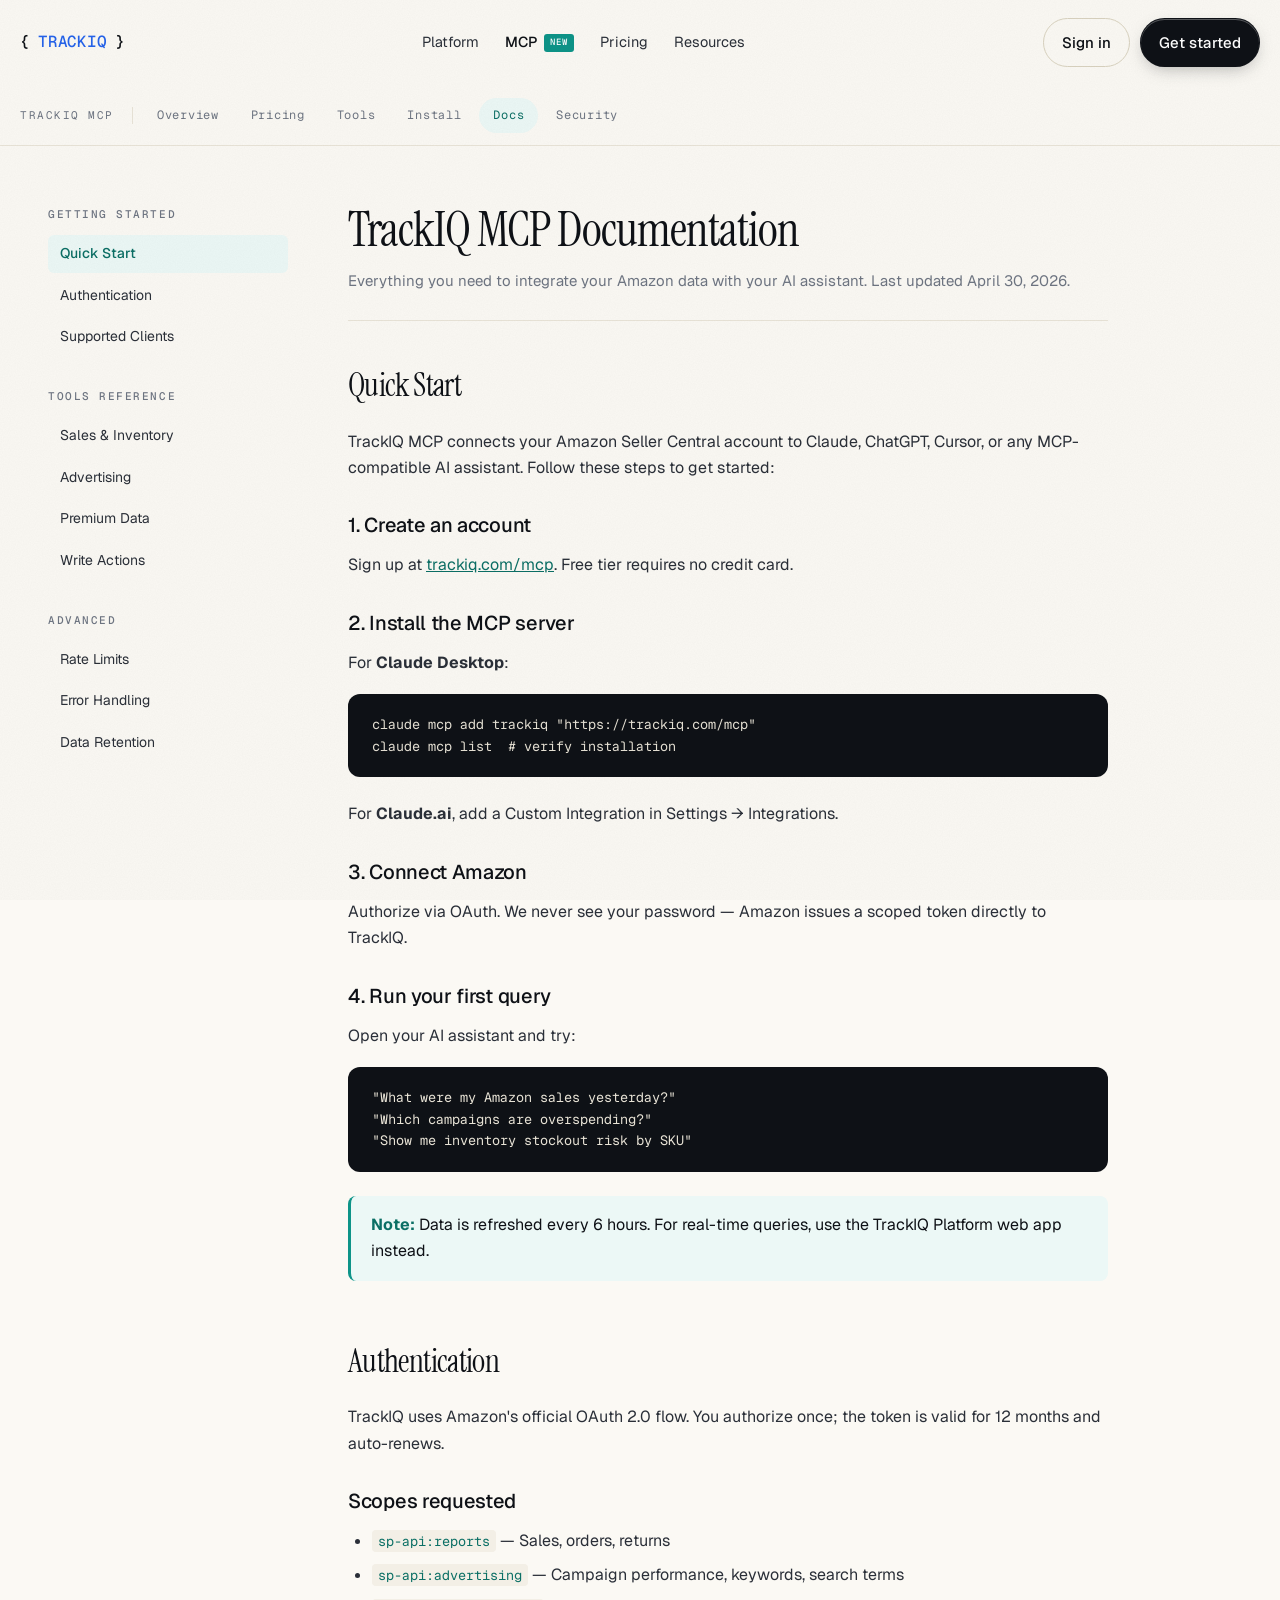
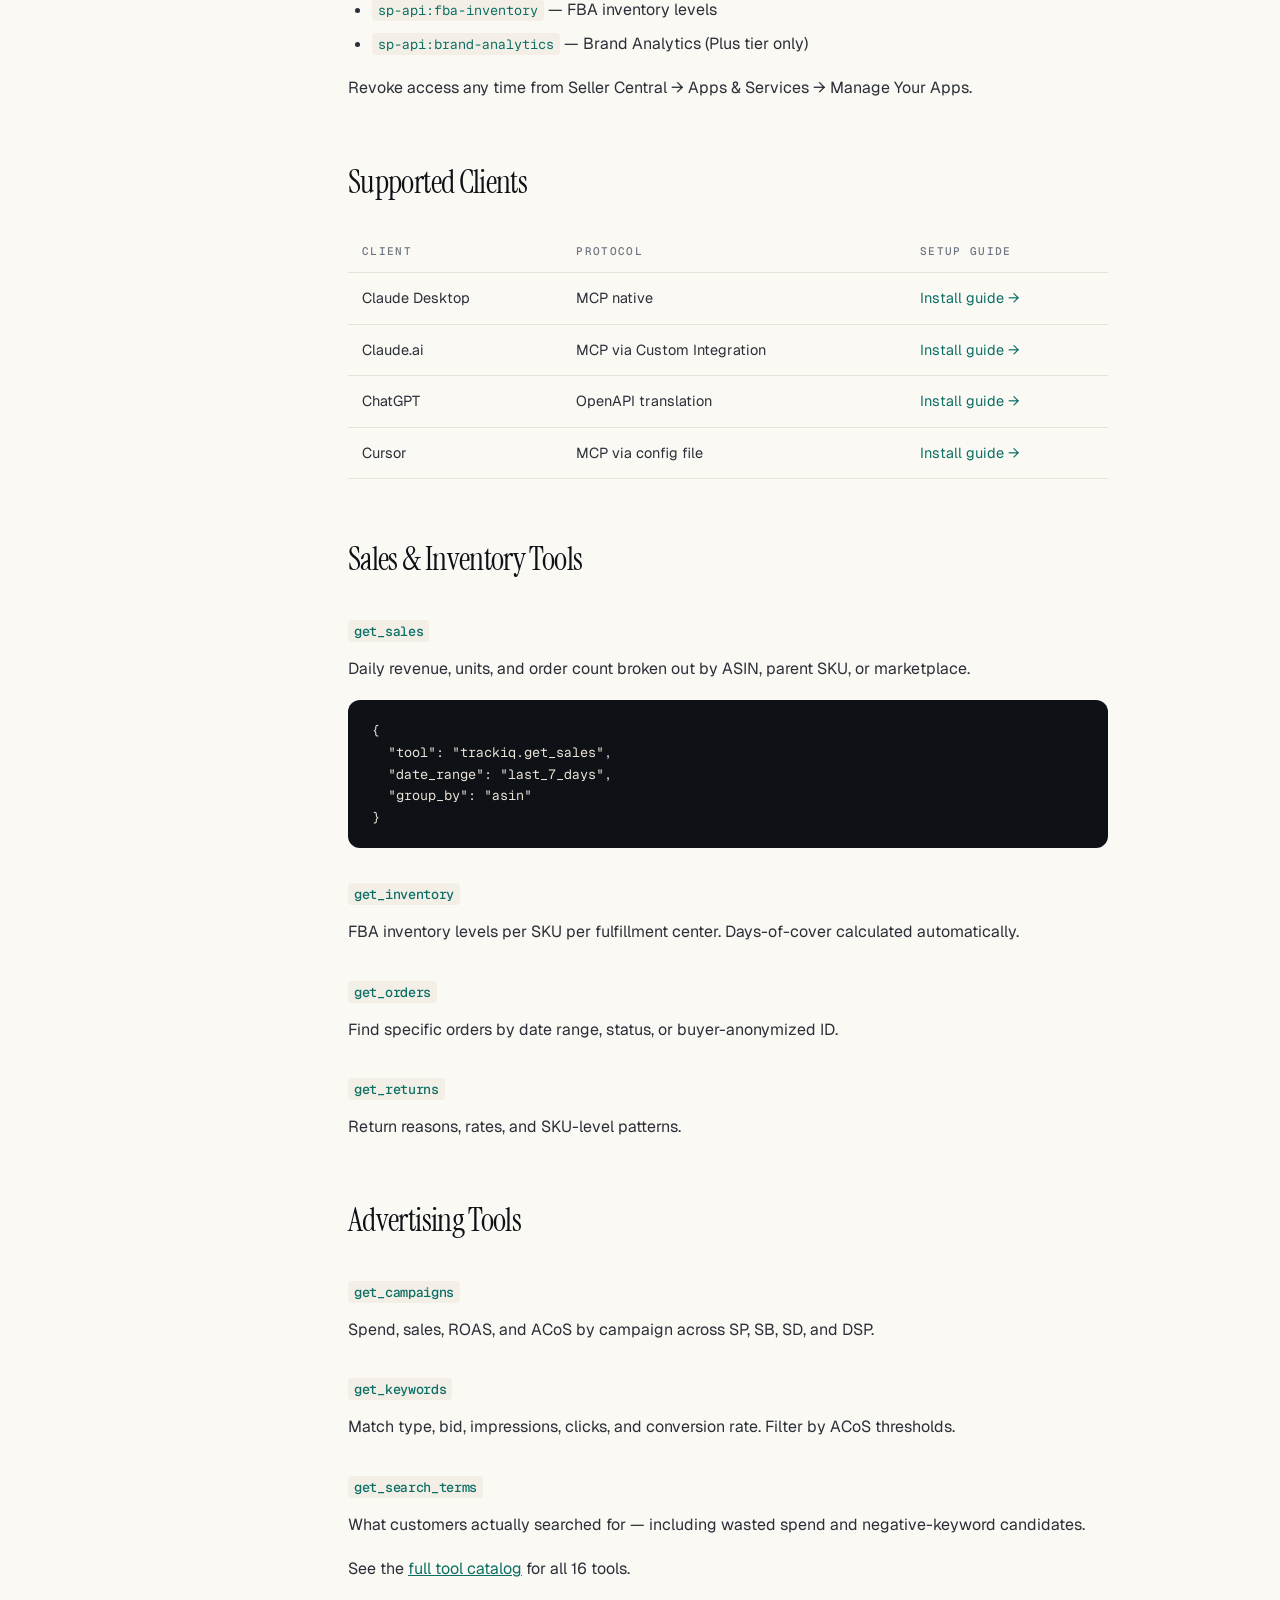
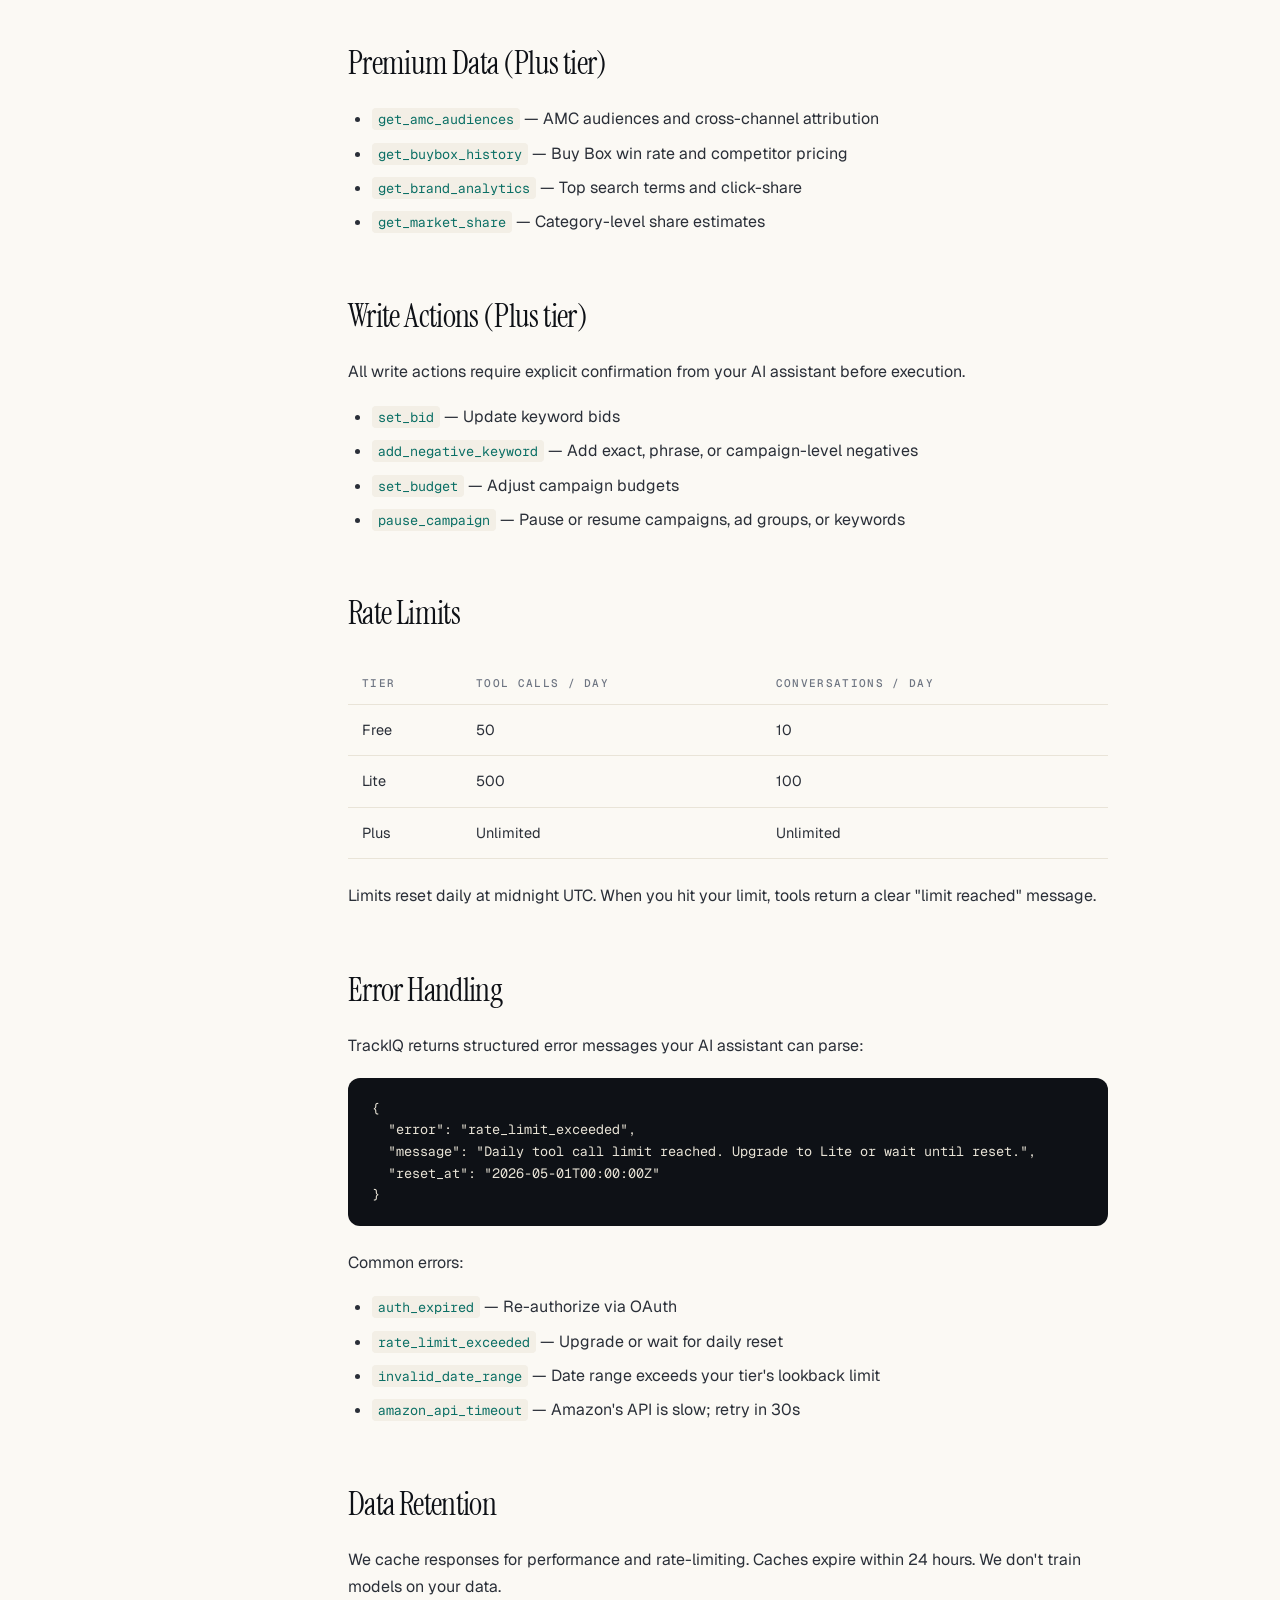
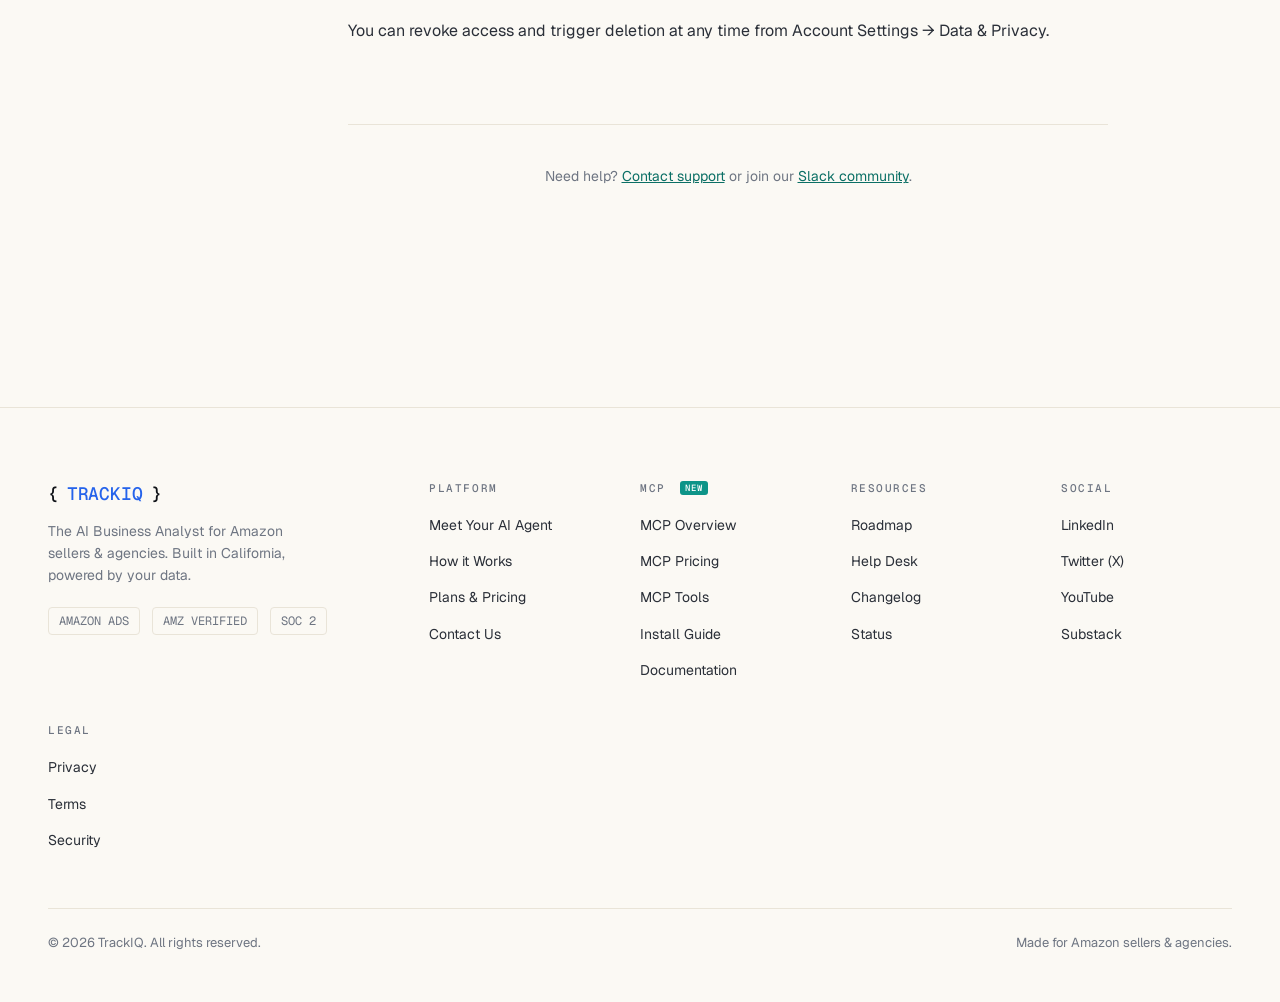
==== mcp-docs.html @ 16cd7a0e "feat: initial TrackIQ marketing site from design handoff" ====
<!doctype html>
<html lang="en">
<head>
<meta charset="utf-8" />
<meta name="viewport" content="width=device-width,initial-scale=1" />
<title>TrackIQ MCP — Documentation</title>
<link rel="preconnect" href="https://fonts.googleapis.com">
<link rel="preconnect" href="https://fonts.gstatic.com" crossorigin>
<link href="https://fonts.googleapis.com/css2?family=Instrument+Serif:ital@0;1&family=Geist:wght@300;400;500;600;700&family=Geist+Mono:wght@400;500&display=swap" rel="stylesheet">
<link rel="stylesheet" href="trackiq.css">

<style>
.docs-layout {
  display: grid;
  grid-template-columns: 240px 1fr;
  gap: 60px;
  align-items: start;
  padding: 60px 0 120px;
}
.docs-sidebar {
  position: sticky;
  top: 140px;
}
.docs-nav {
  list-style: none;
  padding: 0;
  margin: 0;
}
.docs-nav-section {
  margin-bottom: 32px;
}
.docs-nav-section h4 {
  font-family: var(--font-mono);
  font-size: 11px;
  letter-spacing: .14em;
  text-transform: uppercase;
  color: var(--muted);
  margin: 0 0 12px;
  font-weight: 500;
}
.docs-nav-section ul {
  list-style: none;
  padding: 0;
  margin: 0;
  display: flex;
  flex-direction: column;
  gap: 4px;
}
.docs-nav-section a {
  display: block;
  padding: 8px 12px;
  border-radius: 6px;
  font-size: 14px;
  color: var(--ink-2);
  transition: all .15s;
}
.docs-nav-section a:hover { background: var(--bg-alt); color: var(--ink); }
.docs-nav-section a.active { background: var(--teal-pale); color: var(--teal-ink); font-weight: 500; }

.docs-content {
  max-width: 760px;
}
.docs-content h1 {
  font-family: var(--font-serif);
  font-weight: 400;
  font-size: 48px;
  letter-spacing: -0.02em;
  margin: 0 0 14px;
}
.docs-content .page-meta {
  color: var(--muted);
  font-size: 15px;
  margin-bottom: 40px;
  padding-bottom: 28px;
  border-bottom: 1px solid var(--hair);
}
.docs-content h2 {
  font-family: var(--font-serif);
  font-weight: 400;
  font-size: 32px;
  letter-spacing: -0.02em;
  margin: 56px 0 18px;
  scroll-margin-top: 100px;
}
.docs-content h2:first-of-type { margin-top: 0; }
.docs-content h3 {
  font-size: 20px;
  font-weight: 500;
  margin: 32px 0 14px;
  scroll-margin-top: 100px;
}
.docs-content p {
  font-size: 16px;
  line-height: 1.65;
  color: var(--ink-2);
  margin: 0 0 18px;
}
.docs-content ul, .docs-content ol {
  margin: 0 0 18px;
  padding-left: 24px;
  color: var(--ink-2);
  font-size: 16px;
  line-height: 1.65;
}
.docs-content li { margin-bottom: 8px; }
.docs-content code {
  font-family: var(--font-mono);
  font-size: 13.5px;
  background: var(--bg-alt);
  padding: 2px 6px;
  border-radius: 4px;
  color: var(--teal-ink);
}
.docs-content pre {
  background: #0E1116;
  color: #E8E3D6;
  padding: 20px 24px;
  border-radius: 12px;
  overflow-x: auto;
  margin: 0 0 24px;
  font-family: var(--font-mono);
  font-size: 13.5px;
  line-height: 1.6;
}
.docs-content pre code {
  background: none;
  padding: 0;
  color: inherit;
}
.docs-content .note {
  background: var(--teal-pale);
  border-left: 3px solid var(--teal);
  padding: 16px 20px;
  border-radius: 8px;
  margin: 24px 0;
}
.docs-content .note p { color: var(--ink); margin: 0; }
.docs-content .note strong { color: var(--teal-ink); }

.docs-content table {
  width: 100%;
  border-collapse: collapse;
  margin: 24px 0;
  font-size: 14.5px;
}
.docs-content th {
  text-align: left;
  font-family: var(--font-mono);
  font-size: 11px;
  letter-spacing: .12em;
  text-transform: uppercase;
  color: var(--muted);
  padding: 12px 14px;
  border-bottom: 1px solid var(--hair);
  font-weight: 500;
}
.docs-content td {
  padding: 14px;
  border-bottom: 1px solid var(--hair);
  color: var(--ink-2);
  vertical-align: top;
}
.docs-content td code { font-size: 12.5px; }

@media (max-width: 1024px) {
  .docs-layout { grid-template-columns: 1fr; gap: 32px; }
  .docs-sidebar { position: static; }
}
</style>
</head>
<body>

<div class="grain"></div>

<nav class="nav" id="nav">
  <div class="container nav-inner">
    <a href="index.html" class="logo">{ <b>TRACKIQ</b> }</a>
    <div class="nav-links">
      <a href="meet-your-ai-agent.html">Platform</a>
      <a href="mcp.html" class="active">MCP <span class="nav-new-pill">New</span></a>
      <a href="plans-and-pricing.html">Pricing</a>
      <a href="how-it-works.html">Resources</a>
    </div>
    <div class="nav-cta">
      <a href="#" class="btn btn-ghost">Sign in</a>
      <a href="mcp-pricing.html" class="btn btn-primary">Get started</a>
    </div>
  </div>
</nav>

<div class="subnav">
  <div class="container subnav-inner">
    <span class="subnav-mcp-label">TrackIQ MCP</span>
    <a href="mcp.html">Overview</a>
    <a href="mcp-pricing.html">Pricing</a>
    <a href="mcp-tools.html">Tools</a>
    <a href="mcp-install.html">Install</a>
    <a href="mcp-docs.html" class="active">Docs</a>
    <a href="mcp-security.html">Security</a>
  </div>
</div>

<div class="container">
  <div class="docs-layout">
    <aside class="docs-sidebar">
      <nav class="docs-nav">
        <div class="docs-nav-section">
          <h4>Getting Started</h4>
          <ul>
            <li><a href="#quick-start" class="active">Quick Start</a></li>
            <li><a href="#authentication">Authentication</a></li>
            <li><a href="#clients">Supported Clients</a></li>
          </ul>
        </div>
        <div class="docs-nav-section">
          <h4>Tools Reference</h4>
          <ul>
            <li><a href="#tool-sales">Sales &amp; Inventory</a></li>
            <li><a href="#tool-ads">Advertising</a></li>
            <li><a href="#tool-premium">Premium Data</a></li>
            <li><a href="#tool-write">Write Actions</a></li>
          </ul>
        </div>
        <div class="docs-nav-section">
          <h4>Advanced</h4>
          <ul>
            <li><a href="#rate-limits">Rate Limits</a></li>
            <li><a href="#error-handling">Error Handling</a></li>
            <li><a href="#data-retention">Data Retention</a></li>
          </ul>
        </div>
      </nav>
    </aside>

    <article class="docs-content">
      <h1>TrackIQ MCP Documentation</h1>
      <div class="page-meta">Everything you need to integrate your Amazon data with your AI assistant. Last updated April 30, 2026.</div>

      <h2 id="quick-start">Quick Start</h2>
      <p>TrackIQ MCP connects your Amazon Seller Central account to Claude, ChatGPT, Cursor, or any MCP-compatible AI assistant. Follow these steps to get started:</p>

      <h3>1. Create an account</h3>
      <p>Sign up at <a href="mcp-install.html" style="color: var(--teal-ink); text-decoration: underline;">trackiq.com/mcp</a>. Free tier requires no credit card.</p>

      <h3>2. Install the MCP server</h3>
      <p>For <strong>Claude Desktop</strong>:</p>
      <pre><code>claude mcp add trackiq "https://trackiq.com/mcp"
claude mcp list  # verify installation</code></pre>

      <p>For <strong>Claude.ai</strong>, add a Custom Integration in Settings → Integrations.</p>

      <h3>3. Connect Amazon</h3>
      <p>Authorize via OAuth. We never see your password — Amazon issues a scoped token directly to TrackIQ.</p>

      <h3>4. Run your first query</h3>
      <p>Open your AI assistant and try:</p>
      <pre><code>"What were my Amazon sales yesterday?"
"Which campaigns are overspending?"
"Show me inventory stockout risk by SKU"</code></pre>

      <div class="note">
        <p><strong>Note:</strong> Data is refreshed every 6 hours. For real-time queries, use the TrackIQ Platform web app instead.</p>
      </div>

      <h2 id="authentication">Authentication</h2>
      <p>TrackIQ uses Amazon's official OAuth 2.0 flow. You authorize once; the token is valid for 12 months and auto-renews.</p>

      <h3>Scopes requested</h3>
      <ul>
        <li><code>sp-api:reports</code> — Sales, orders, returns</li>
        <li><code>sp-api:advertising</code> — Campaign performance, keywords, search terms</li>
        <li><code>sp-api:fba-inventory</code> — FBA inventory levels</li>
        <li><code>sp-api:brand-analytics</code> — Brand Analytics (Plus tier only)</li>
      </ul>

      <p>Revoke access any time from Seller Central → Apps &amp; Services → Manage Your Apps.</p>

      <h2 id="clients">Supported Clients</h2>
      <table>
        <thead>
          <tr>
            <th>Client</th>
            <th>Protocol</th>
            <th>Setup Guide</th>
          </tr>
        </thead>
        <tbody>
          <tr>
            <td>Claude Desktop</td>
            <td>MCP native</td>
            <td><a href="mcp-install.html" style="color: var(--teal-ink);">Install guide →</a></td>
          </tr>
          <tr>
            <td>Claude.ai</td>
            <td>MCP via Custom Integration</td>
            <td><a href="mcp-install.html" style="color: var(--teal-ink);">Install guide →</a></td>
          </tr>
          <tr>
            <td>ChatGPT</td>
            <td>OpenAPI translation</td>
            <td><a href="mcp-install.html" style="color: var(--teal-ink);">Install guide →</a></td>
          </tr>
          <tr>
            <td>Cursor</td>
            <td>MCP via config file</td>
            <td><a href="mcp-install.html" style="color: var(--teal-ink);">Install guide →</a></td>
          </tr>
        </tbody>
      </table>

      <h2 id="tool-sales">Sales &amp; Inventory Tools</h2>
      <h3><code>get_sales</code></h3>
      <p>Daily revenue, units, and order count broken out by ASIN, parent SKU, or marketplace.</p>
      <pre><code>{
  "tool": "trackiq.get_sales",
  "date_range": "last_7_days",
  "group_by": "asin"
}</code></pre>

      <h3><code>get_inventory</code></h3>
      <p>FBA inventory levels per SKU per fulfillment center. Days-of-cover calculated automatically.</p>

      <h3><code>get_orders</code></h3>
      <p>Find specific orders by date range, status, or buyer-anonymized ID.</p>

      <h3><code>get_returns</code></h3>
      <p>Return reasons, rates, and SKU-level patterns.</p>

      <h2 id="tool-ads">Advertising Tools</h2>
      <h3><code>get_campaigns</code></h3>
      <p>Spend, sales, ROAS, and ACoS by campaign across SP, SB, SD, and DSP.</p>

      <h3><code>get_keywords</code></h3>
      <p>Match type, bid, impressions, clicks, and conversion rate. Filter by ACoS thresholds.</p>

      <h3><code>get_search_terms</code></h3>
      <p>What customers actually searched for — including wasted spend and negative-keyword candidates.</p>

      <p>See the <a href="mcp-tools.html" style="color: var(--teal-ink); text-decoration: underline;">full tool catalog</a> for all 16 tools.</p>

      <h2 id="tool-premium">Premium Data (Plus tier)</h2>
      <ul>
        <li><code>get_amc_audiences</code> — AMC audiences and cross-channel attribution</li>
        <li><code>get_buybox_history</code> — Buy Box win rate and competitor pricing</li>
        <li><code>get_brand_analytics</code> — Top search terms and click-share</li>
        <li><code>get_market_share</code> — Category-level share estimates</li>
      </ul>

      <h2 id="tool-write">Write Actions (Plus tier)</h2>
      <p>All write actions require explicit confirmation from your AI assistant before execution.</p>
      <ul>
        <li><code>set_bid</code> — Update keyword bids</li>
        <li><code>add_negative_keyword</code> — Add exact, phrase, or campaign-level negatives</li>
        <li><code>set_budget</code> — Adjust campaign budgets</li>
        <li><code>pause_campaign</code> — Pause or resume campaigns, ad groups, or keywords</li>
      </ul>

      <h2 id="rate-limits">Rate Limits</h2>
      <table>
        <thead>
          <tr>
            <th>Tier</th>
            <th>Tool Calls / Day</th>
            <th>Conversations / Day</th>
          </tr>
        </thead>
        <tbody>
          <tr><td>Free</td><td>50</td><td>10</td></tr>
          <tr><td>Lite</td><td>500</td><td>100</td></tr>
          <tr><td>Plus</td><td>Unlimited</td><td>Unlimited</td></tr>
        </tbody>
      </table>

      <p>Limits reset daily at midnight UTC. When you hit your limit, tools return a clear "limit reached" message.</p>

      <h2 id="error-handling">Error Handling</h2>
      <p>TrackIQ returns structured error messages your AI assistant can parse:</p>
      <pre><code>{
  "error": "rate_limit_exceeded",
  "message": "Daily tool call limit reached. Upgrade to Lite or wait until reset.",
  "reset_at": "2026-05-01T00:00:00Z"
}</code></pre>

      <p>Common errors:</p>
      <ul>
        <li><code>auth_expired</code> — Re-authorize via OAuth</li>
        <li><code>rate_limit_exceeded</code> — Upgrade or wait for daily reset</li>
        <li><code>invalid_date_range</code> — Date range exceeds your tier's lookback limit</li>
        <li><code>amazon_api_timeout</code> — Amazon's API is slow; retry in 30s</li>
      </ul>

      <h2 id="data-retention">Data Retention</h2>
      <p>We cache responses for performance and rate-limiting. Caches expire within 24 hours. We don't train models on your data.</p>
      <p>You can revoke access and trigger deletion at any time from Account Settings → Data &amp; Privacy.</p>

      <div style="margin-top: 80px; padding-top: 40px; border-top: 1px solid var(--hair); text-align: center;">
        <p style="color: var(--muted); font-size: 14px;">Need help? <a href="contact.html" style="color: var(--teal-ink); text-decoration: underline;">Contact support</a> or join our <a href="#" style="color: var(--teal-ink); text-decoration: underline;">Slack community</a>.</p>
      </div>
    </article>
  </div>
</div>

<footer class="site-footer">
  <div class="container">
    <div class="footer-grid">
      <div class="footer-brand">
        <div class="logo">{ <b>TRACKIQ</b> }</div>
        <p>The AI Business Analyst for Amazon sellers &amp; agencies. Built in California, powered by your data.</p>
        <div class="footer-badges"><span>AMAZON ADS</span><span>AMZ VERIFIED</span><span>SOC 2</span></div>
      </div>
      <div class="footer-col"><h5>Platform</h5><ul>
        <li><a href="meet-your-ai-agent.html">Meet Your AI Agent</a></li>
        <li><a href="how-it-works.html">How it Works</a></li>
        <li><a href="plans-and-pricing.html">Plans &amp; Pricing</a></li>
        <li><a href="contact.html">Contact Us</a></li>
      </ul></div>
      <div class="footer-col"><h5>MCP <span style="font-family:var(--font-mono); font-size:9px; letter-spacing:.1em; background:var(--teal); color:#fff; padding:1px 5px; border-radius:3px; margin-left:6px; vertical-align:1px;">NEW</span></h5><ul>
        <li><a href="mcp.html">MCP Overview</a></li>
        <li><a href="mcp-pricing.html">MCP Pricing</a></li>
        <li><a href="mcp-tools.html">MCP Tools</a></li>
        <li><a href="mcp-install.html">Install Guide</a></li>
        <li><a href="mcp-docs.html">Documentation</a></li>
      </ul></div>
      <div class="footer-col"><h5>Resources</h5><ul>
        <li><a href="#">Roadmap</a></li><li><a href="#">Help Desk</a></li><li><a href="#">Changelog</a></li><li><a href="#">Status</a></li>
      </ul></div>
      <div class="footer-col"><h5>Social</h5><ul>
        <li><a href="#">LinkedIn</a></li><li><a href="#">Twitter (X)</a></li><li><a href="#">YouTube</a></li><li><a href="#">Substack</a></li>
      </ul></div>
      <div class="footer-col"><h5>Legal</h5><ul>
        <li><a href="#">Privacy</a></li><li><a href="#">Terms</a></li><li><a href="mcp-security.html">Security</a></li>
      </ul></div>
    </div>
    <div class="footer-bottom">
      <div>© 2026 TrackIQ. All rights reserved.</div>
      <div>Made for Amazon sellers &amp; agencies.</div>
    </div>
  </div>
</footer>

</body>
</html>
---- trackiq.css ----
/* TrackIQ — shared site styles (homepage + MCP) */

:root {
  /* Palettes */
  --bg: #FBF9F4;
  --bg-alt: #F3EFE6;
  --surface: #FFFFFF;
  --ink: #0E1116;
  --ink-2: #2A2F38;
  --muted: #6E7582;
  --hair: #E9E4D8;
  --hair-strong: #D9D2BF;

  --accent: #2563EB;
  --accent-ink: #1E3A8A;
  --accent-soft: #E4ECFF;
  --accent-pale: #F2F6FF;

  /* MCP accent — teal, used sparingly on /mcp surfaces */
  --teal: #0D9488;
  --teal-ink: #0B6F65;
  --teal-soft: #D1F1ED;
  --teal-pale: #ECF8F6;

  --amber: #D4A017;
  --rust:  #B8542A;
  --moss:  #4A6B3A;

  --radius-sm: 8px;
  --radius: 14px;
  --radius-lg: 22px;
  --shadow-sm: 0 1px 2px rgba(16,18,24,.04), 0 1px 0 rgba(16,18,24,.02);
  --shadow-md: 0 10px 30px -12px rgba(16,18,24,.18), 0 2px 6px rgba(16,18,24,.05);
  --shadow-xl: 0 40px 60px -20px rgba(16,18,24,.22), 0 10px 20px -10px rgba(16,18,24,.10);

  --container: 1240px;
  --gutter: 28px;

  --font-sans: "Geist", ui-sans-serif, system-ui, -apple-system, "Inter", sans-serif;
  --font-serif: "Instrument Serif", "Times New Roman", serif;
  --font-mono: "Geist Mono", ui-monospace, Menlo, monospace;
}

* { box-sizing: border-box; }
html, body { margin: 0; padding: 0; }
body {
  background: var(--bg);
  color: var(--ink);
  font-family: var(--font-sans);
  font-size: 17px;
  line-height: 1.55;
  -webkit-font-smoothing: antialiased;
  font-feature-settings: "ss01", "cv11";
}
a { color: inherit; text-decoration: none; }
img, svg { display: block; max-width: 100%; }
button { font-family: inherit; cursor: pointer; }

.container { max-width: var(--container); margin: 0 auto; padding: 0 var(--gutter); }
.container-wide { max-width: 1440px; margin: 0 auto; padding: 0 var(--gutter); }

/* Subtle paper grain */
.grain {
  position: fixed; inset: 0; pointer-events: none; z-index: 999;
  opacity: .35; mix-blend-mode: multiply;
  background-image: url("data:image/svg+xml;utf8,<svg xmlns='http://www.w3.org/2000/svg' width='200' height='200'><filter id='n'><feTurbulence type='fractalNoise' baseFrequency='.85' numOctaves='2' stitchTiles='stitch'/><feColorMatrix values='0 0 0 0 0  0 0 0 0 0  0 0 0 0 0  0 0 0 0.08 0'/></filter><rect width='100%' height='100%' filter='url(%23n)'/></svg>");
}

/* === Typography === */
.eyebrow {
  font-family: var(--font-mono);
  font-size: 12px;
  letter-spacing: .14em;
  text-transform: uppercase;
  color: var(--muted);
  display: inline-flex; align-items: center; gap: 10px;
}
.eyebrow::before {
  content: ""; display: inline-block; width: 22px; height: 1px;
  background: var(--ink); opacity: .7;
}
.eyebrow.no-rule::before { display: none; }
.eyebrow.teal { color: var(--teal-ink); }
.eyebrow.teal::before { background: var(--teal); opacity: 1; }

h1, h2, h3, h4 { margin: 0; letter-spacing: -0.02em; font-weight: 500; }
h1 {
  font-family: var(--font-serif);
  font-weight: 400;
  font-size: clamp(46px, 6.2vw, 88px);
  line-height: 1.02;
  letter-spacing: -0.025em;
}
h1 em { font-style: italic; color: var(--accent-ink); }
h1.teal em { color: var(--teal-ink); }

h2.display {
  font-family: var(--font-serif);
  font-weight: 400;
  font-size: clamp(36px, 4.4vw, 64px);
  line-height: 1.04;
  letter-spacing: -0.02em;
}
h2.display em { font-style: italic; color: var(--accent-ink); }
h2.display.teal em { color: var(--teal-ink); }

h3 { font-size: 22px; line-height: 1.25; letter-spacing: -0.015em; font-weight: 500; }
.lede { font-size: 19px; line-height: 1.5; color: var(--ink-2); max-width: 56ch; }
.small { font-size: 14px; color: var(--muted); }

/* === Buttons === */
.btn {
  display: inline-flex; align-items: center; gap: 8px;
  padding: 12px 18px;
  border-radius: 999px;
  font-weight: 500; font-size: 15px;
  border: 1px solid transparent;
  transition: transform .15s ease, background .15s ease, border-color .15s ease, box-shadow .15s ease;
  cursor: pointer;
}
.btn:active { transform: translateY(1px); }
.btn-primary {
  background: var(--ink); color: #fff;
  box-shadow: 0 1px 0 rgba(255,255,255,.3) inset, 0 6px 18px -6px rgba(16,18,24,.35);
}
.btn-primary:hover { background: #000; }
.btn-accent { background: var(--accent); color: #fff; }
.btn-accent:hover { filter: brightness(1.05); }
.btn-teal { background: var(--teal); color: #fff; }
.btn-teal:hover { background: var(--teal-ink); }
.btn-ghost { background: transparent; color: var(--ink); border-color: var(--hair-strong); }
.btn-ghost:hover { background: var(--surface); border-color: var(--ink); }
.btn-link {
  color: var(--ink);
  font-weight: 500;
  display: inline-flex; align-items: center; gap: 6px;
  border-bottom: 1px solid currentColor;
  padding-bottom: 2px;
}
.btn-arrow::after { content: "→"; font-weight: 400; transition: transform .2s; }
.btn-arrow:hover::after { transform: translateX(3px); }

/* === Nav === */
.nav {
  position: sticky; top: 0; z-index: 50;
  background: color-mix(in srgb, var(--bg) 82%, transparent);
  backdrop-filter: saturate(1.4) blur(14px);
  -webkit-backdrop-filter: saturate(1.4) blur(14px);
  border-bottom: 1px solid transparent;
  transition: border-color .2s;
}
.nav.scrolled { border-bottom-color: var(--hair); }
.nav-inner {
  display: flex; align-items: center; justify-content: space-between;
  padding: 18px 0;
  gap: 28px;
}
.logo {
  font-family: var(--font-mono);
  font-size: 16px;
  letter-spacing: -0.01em;
  font-weight: 500;
  display: inline-flex; align-items: center; gap: 8px;
}
.logo b { color: var(--accent); font-weight: 500; }
.logo-mcp {
  font-family: var(--font-serif);
  font-style: italic;
  font-size: 18px;
  color: var(--ink);
}
.logo-mcp-suffix {
  font-family: var(--font-mono);
  font-size: 11px;
  letter-spacing: .12em;
  color: var(--teal-ink);
  background: var(--teal-pale);
  padding: 3px 7px;
  border-radius: 4px;
  font-weight: 500;
}
.nav-links { display: flex; gap: 26px; align-items: center; }
.nav-links a {
  font-size: 14.5px; color: var(--ink-2);
  position: relative;
  display: inline-flex; align-items: center; gap: 6px;
}
.nav-links a:hover { color: var(--ink); }
.nav-links a.active { color: var(--ink); font-weight: 500; }
.nav-cta { display: flex; gap: 10px; align-items: center; }

.nav-new-pill {
  font-family: var(--font-mono);
  font-size: 9px;
  letter-spacing: .12em;
  background: var(--teal);
  color: #fff;
  padding: 2px 6px;
  border-radius: 3px;
  font-weight: 500;
  text-transform: uppercase;
}

/* MCP subnav (under main nav on /mcp/* pages) */
.subnav {
  background: var(--bg);
  border-bottom: 1px solid var(--hair);
}
.subnav-inner {
  display: flex; gap: 4px; align-items: center;
  padding: 12px 0;
  overflow-x: auto;
}
.subnav-inner a {
  font-family: var(--font-mono);
  font-size: 12px;
  letter-spacing: .06em;
  color: var(--muted);
  padding: 8px 14px;
  border-radius: 999px;
  white-space: nowrap;
  transition: background .15s, color .15s;
}
.subnav-inner a:hover { color: var(--ink); background: var(--bg-alt); }
.subnav-inner a.active {
  background: var(--teal-pale);
  color: var(--teal-ink);
}
.subnav-mcp-label {
  font-family: var(--font-mono);
  font-size: 11px;
  letter-spacing: .14em;
  text-transform: uppercase;
  color: var(--muted);
  padding-right: 18px;
  margin-right: 6px;
  border-right: 1px solid var(--hair);
}

/* === Footer === */
footer.site-footer {
  border-top: 1px solid var(--hair);
  padding: 72px 0 48px;
  margin-top: 80px;
}
.footer-grid {
  display: grid;
  grid-template-columns: 2fr 1fr 1fr 1fr 1fr;
  gap: 40px;
}
.footer-brand .logo { font-size: 18px; }
.footer-brand p { color: var(--muted); font-size: 14px; max-width: 30ch; margin-top: 14px; }
.footer-col h5 {
  font-family: var(--font-mono); font-size: 11px;
  letter-spacing: .14em; text-transform: uppercase;
  color: var(--muted); margin: 0 0 14px; font-weight: 500;
}
.footer-col ul { list-style: none; padding: 0; margin: 0; display: flex; flex-direction: column; gap: 10px; }
.footer-col a { font-size: 14px; color: var(--ink-2); }
.footer-col a:hover { color: var(--ink); }
.footer-col a .pill {
  font-family: var(--font-mono); font-size: 9px;
  letter-spacing: .1em; background: var(--teal); color: #fff;
  padding: 1px 5px; border-radius: 3px; margin-left: 6px;
}
.footer-bottom {
  margin-top: 56px; padding-top: 24px;
  border-top: 1px solid var(--hair);
  display: flex; justify-content: space-between;
  color: var(--muted); font-size: 13px;
}
.footer-badges {
  margin-top: 20px;
  display: flex; gap: 12px; align-items: center;
  color: var(--muted); font-size: 12px;
  font-family: var(--font-mono);
}
.footer-badges span {
  padding: 4px 10px; border: 1px solid var(--hair); border-radius: 4px;
}

section { padding: 100px 0; }
.section-head {
  display: grid; grid-template-columns: 1fr 1fr; gap: 60px;
  align-items: end; margin-bottom: 56px;
}
.section-head .eyebrow { margin-bottom: 18px; }
.section-head-single { max-width: 720px; margin: 0 auto 56px; text-align: center; }
.section-head-single .eyebrow { justify-content: center; margin-bottom: 20px; }
.section-head-single .eyebrow::before { display: none; }

@media (max-width: 1024px) {
  .section-head { grid-template-columns: 1fr; gap: 20px; }
  .footer-grid { grid-template-columns: 1fr 1fr; }
}
@media (max-width: 640px) {
  .nav-links { display: none; }
  section { padding: 64px 0; }
}
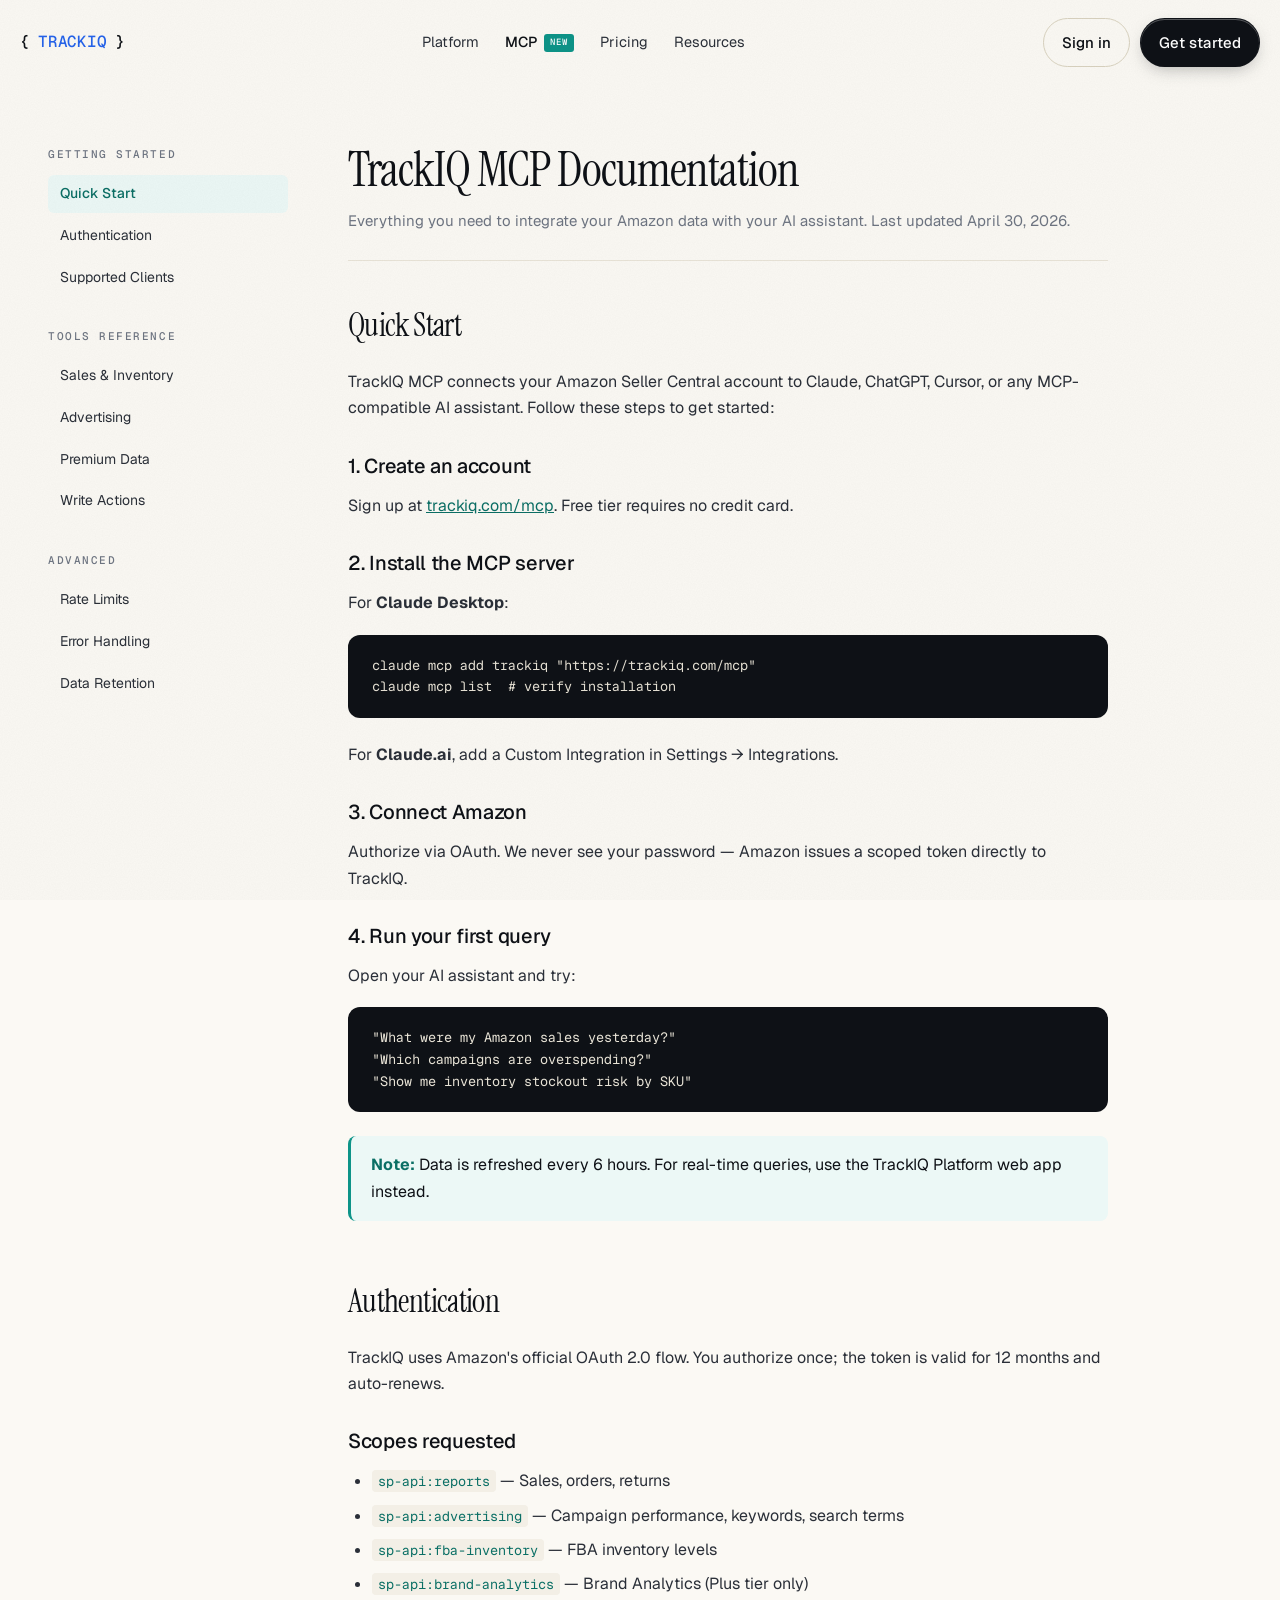
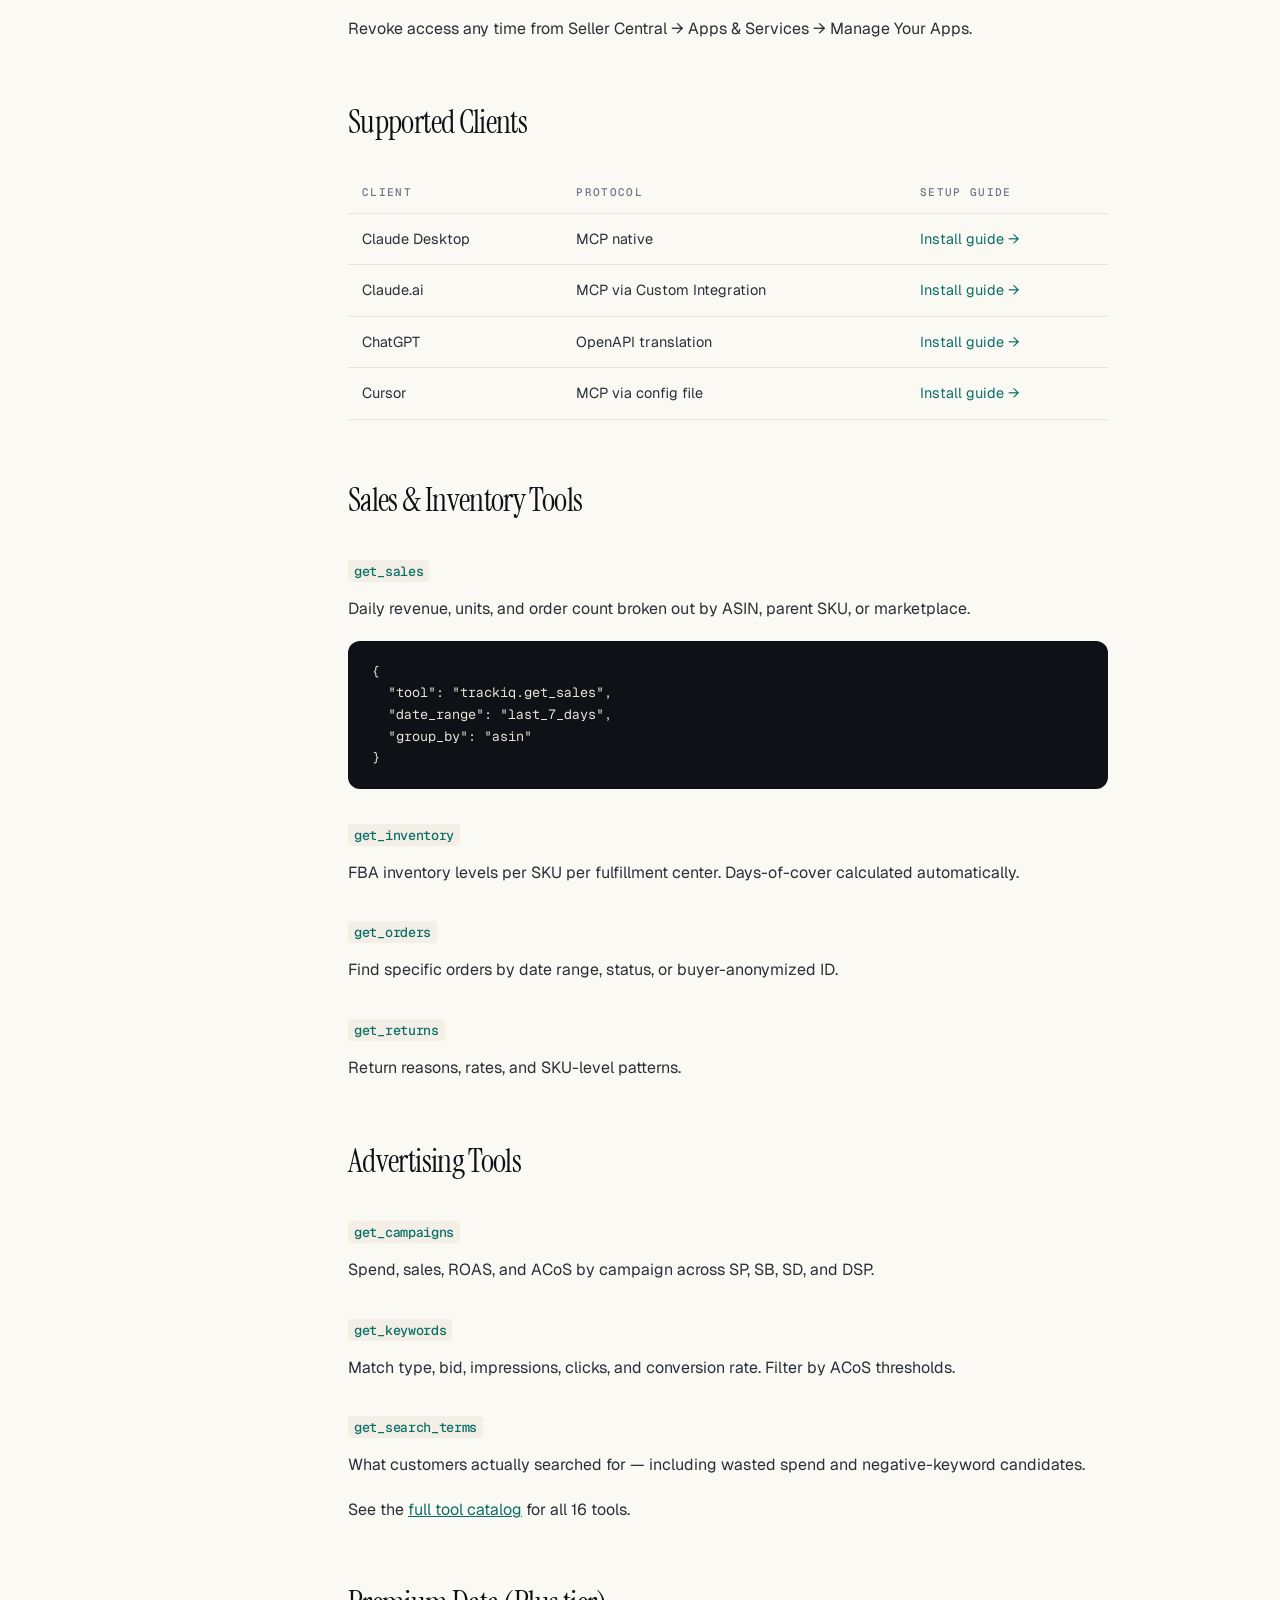
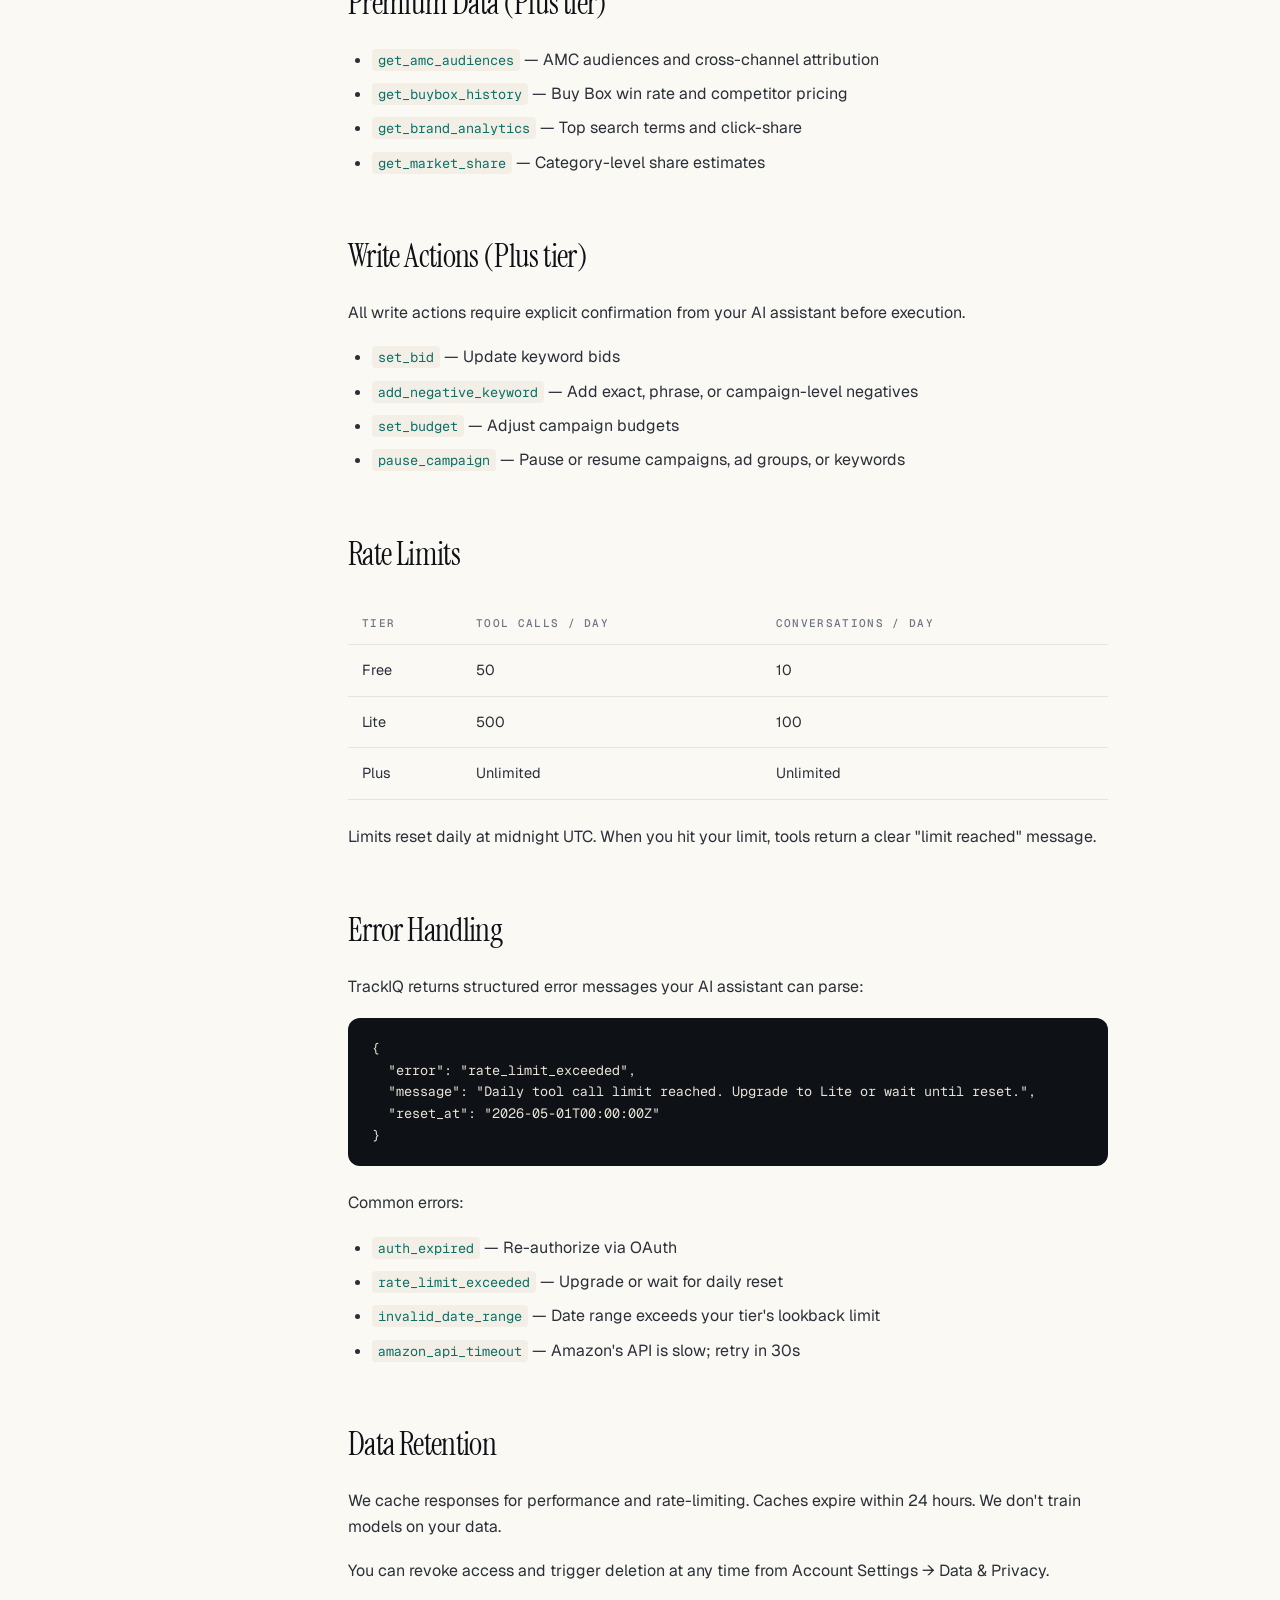
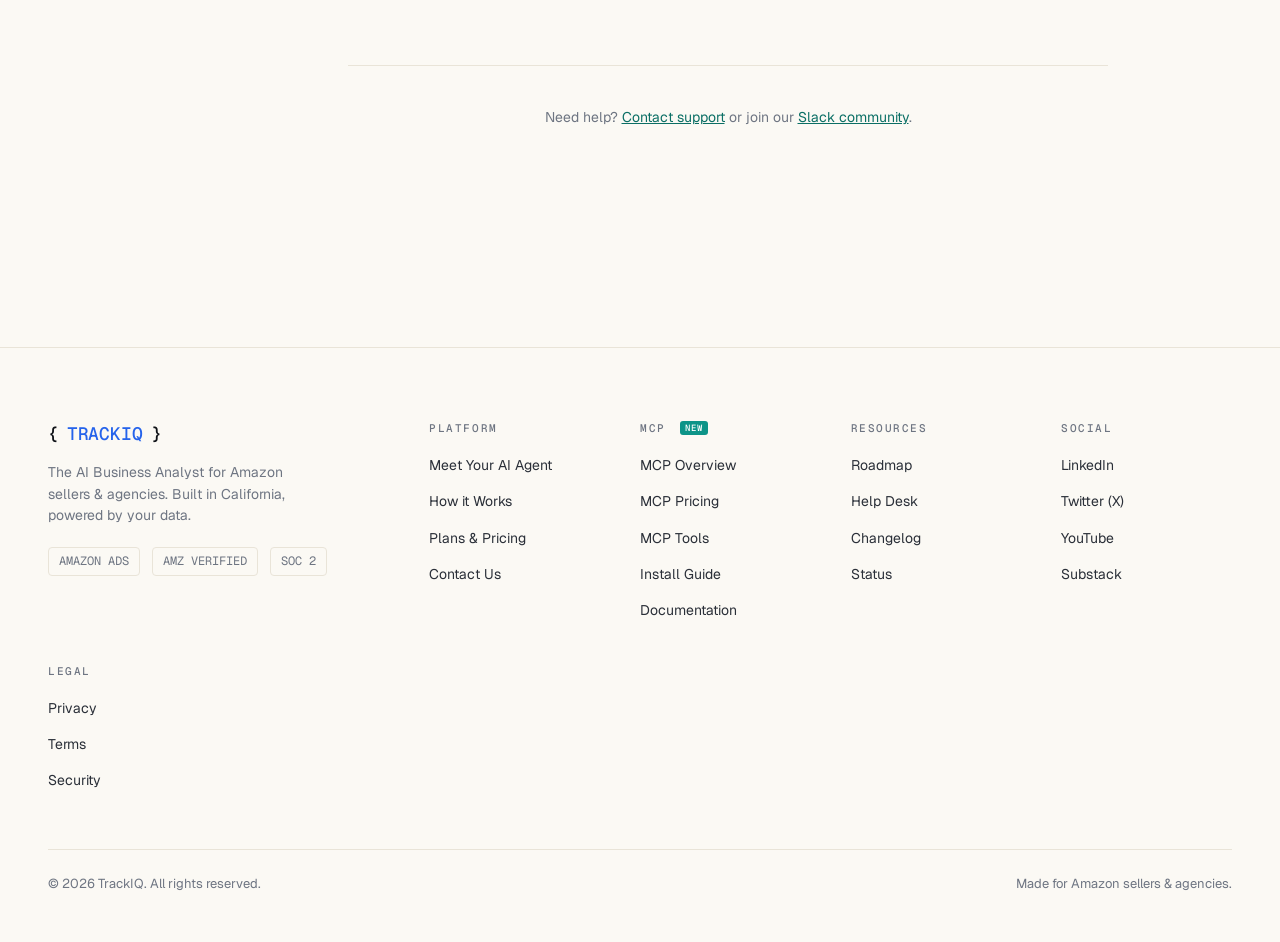
==== commit 7b5daa2e: "fix: remove MCP subnav for header parity with main pages" ====
--- a/mcp-docs.html
+++ b/mcp-docs.html
@@ -188,17 +188,6 @@
   </div>
 </nav>
 
-<div class="subnav">
-  <div class="container subnav-inner">
-    <span class="subnav-mcp-label">TrackIQ MCP</span>
-    <a href="mcp.html">Overview</a>
-    <a href="mcp-pricing.html">Pricing</a>
-    <a href="mcp-tools.html">Tools</a>
-    <a href="mcp-install.html">Install</a>
-    <a href="mcp-docs.html" class="active">Docs</a>
-    <a href="mcp-security.html">Security</a>
-  </div>
-</div>
 
 <div class="container">
   <div class="docs-layout">
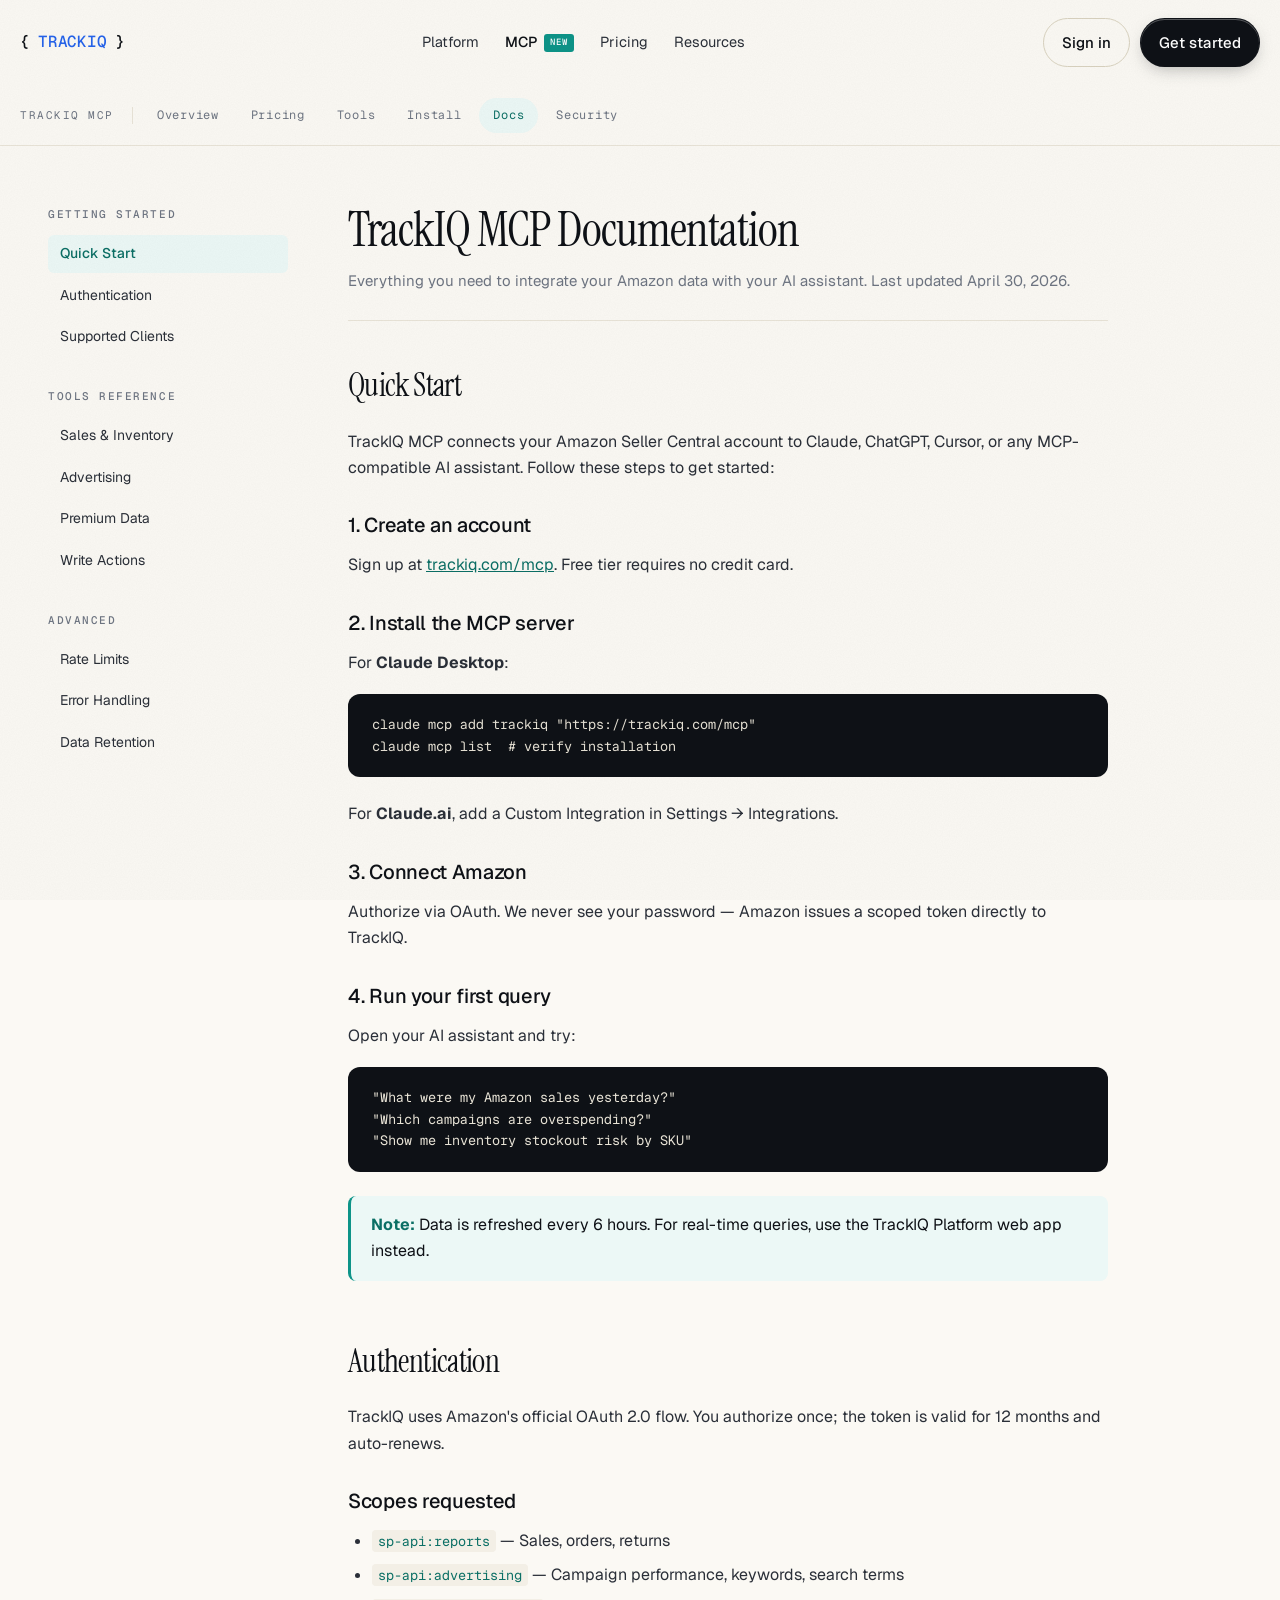
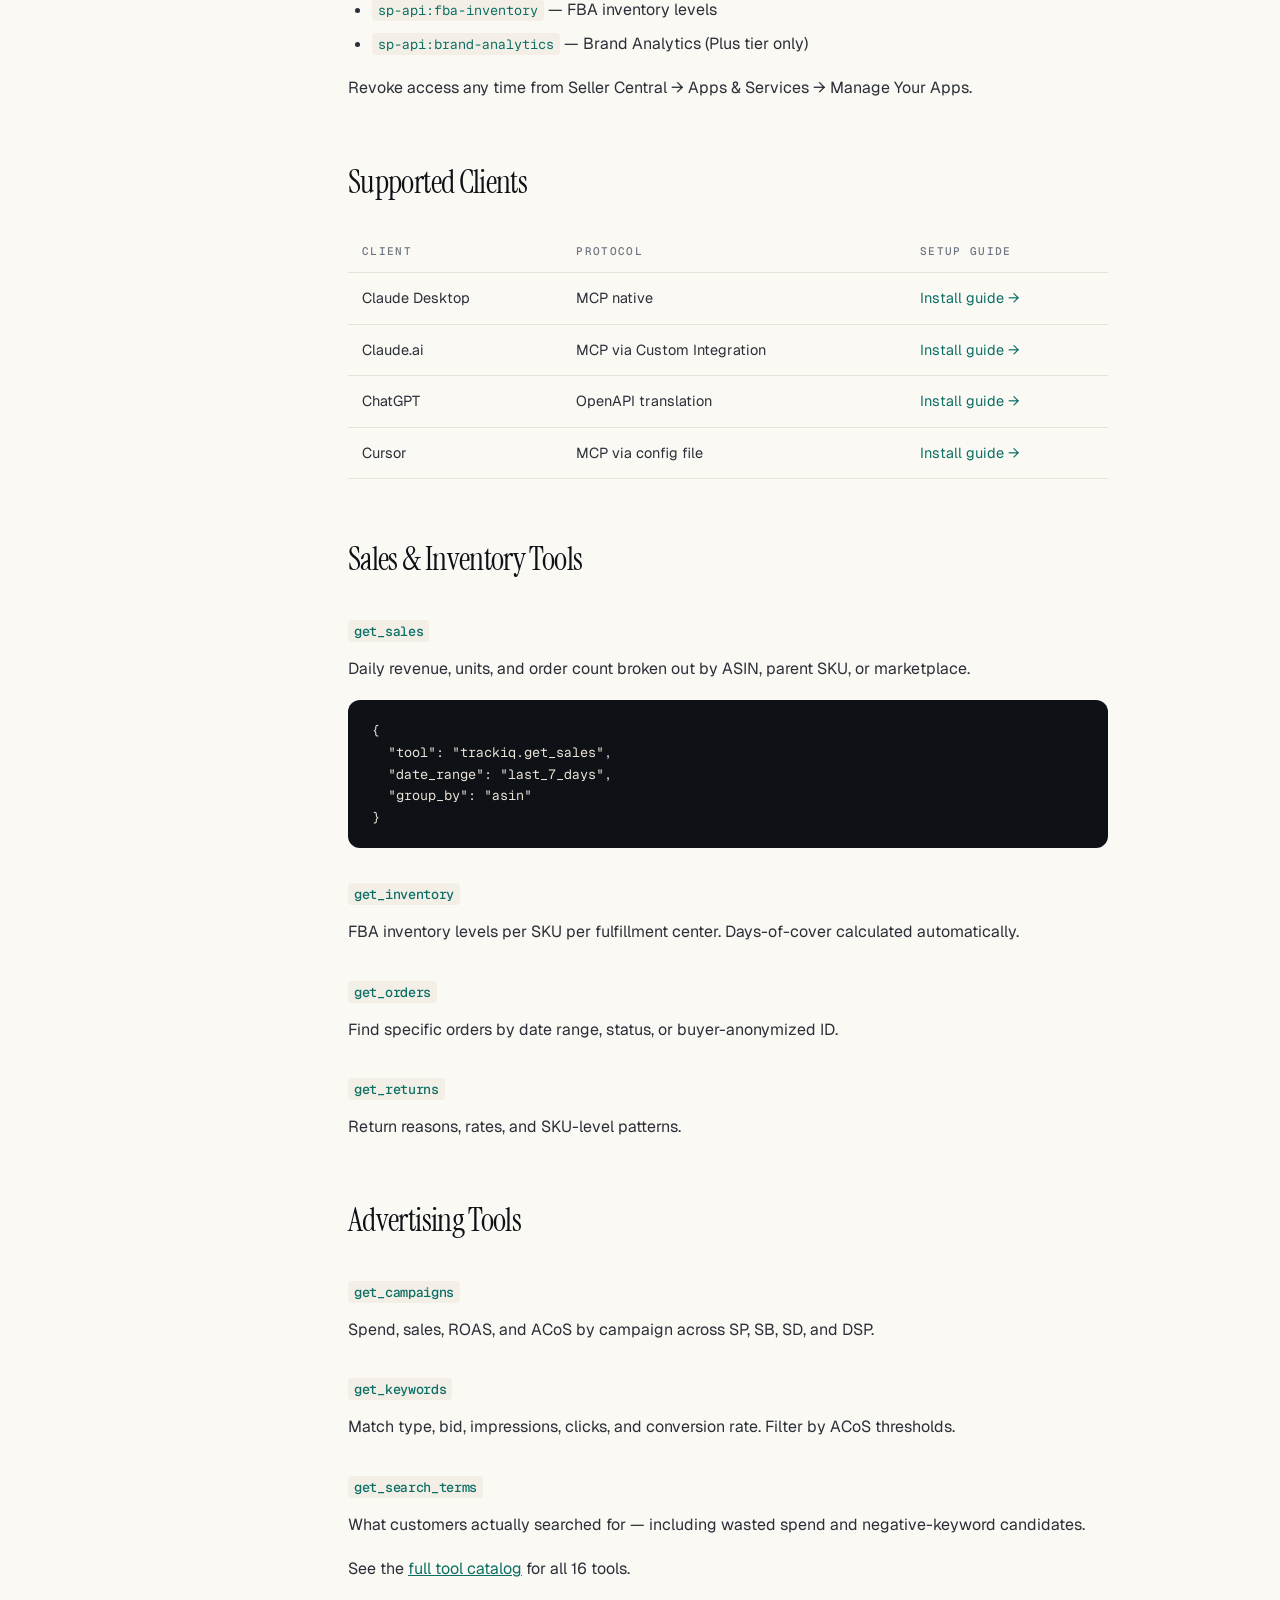
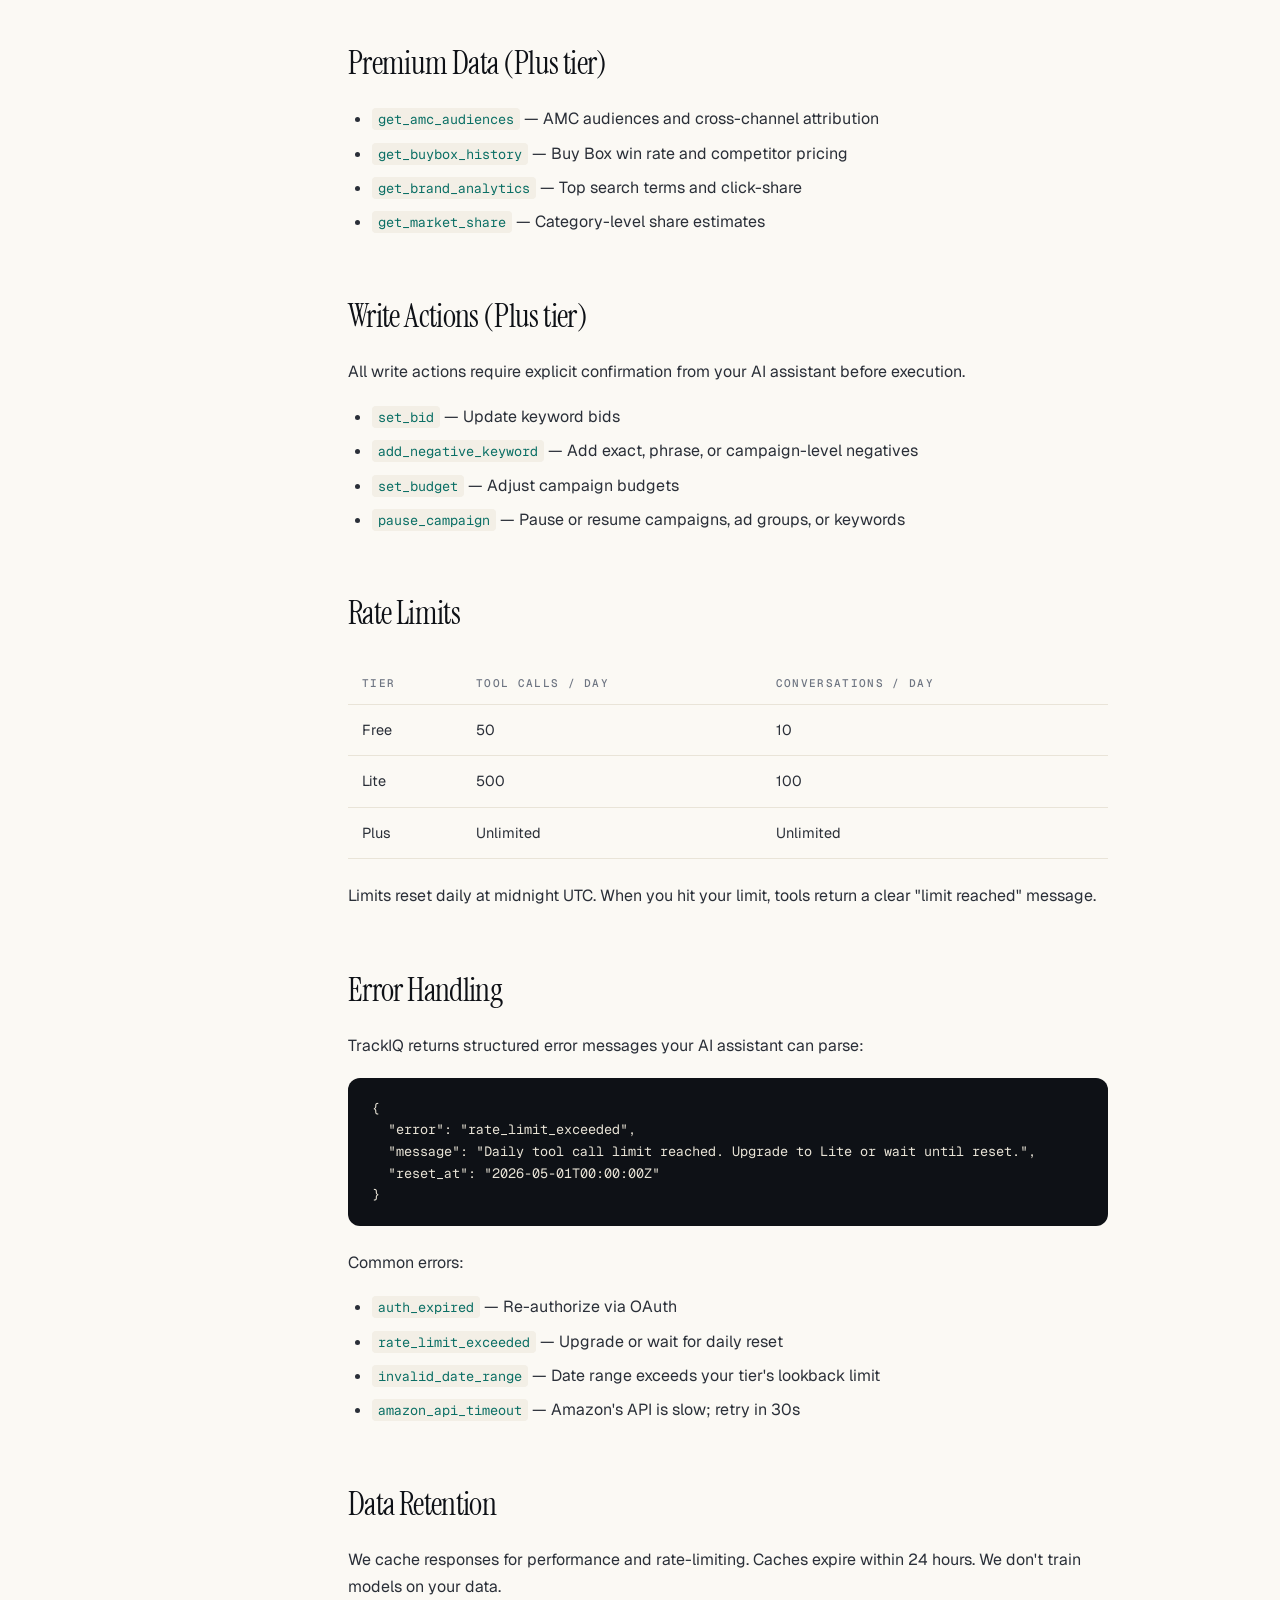
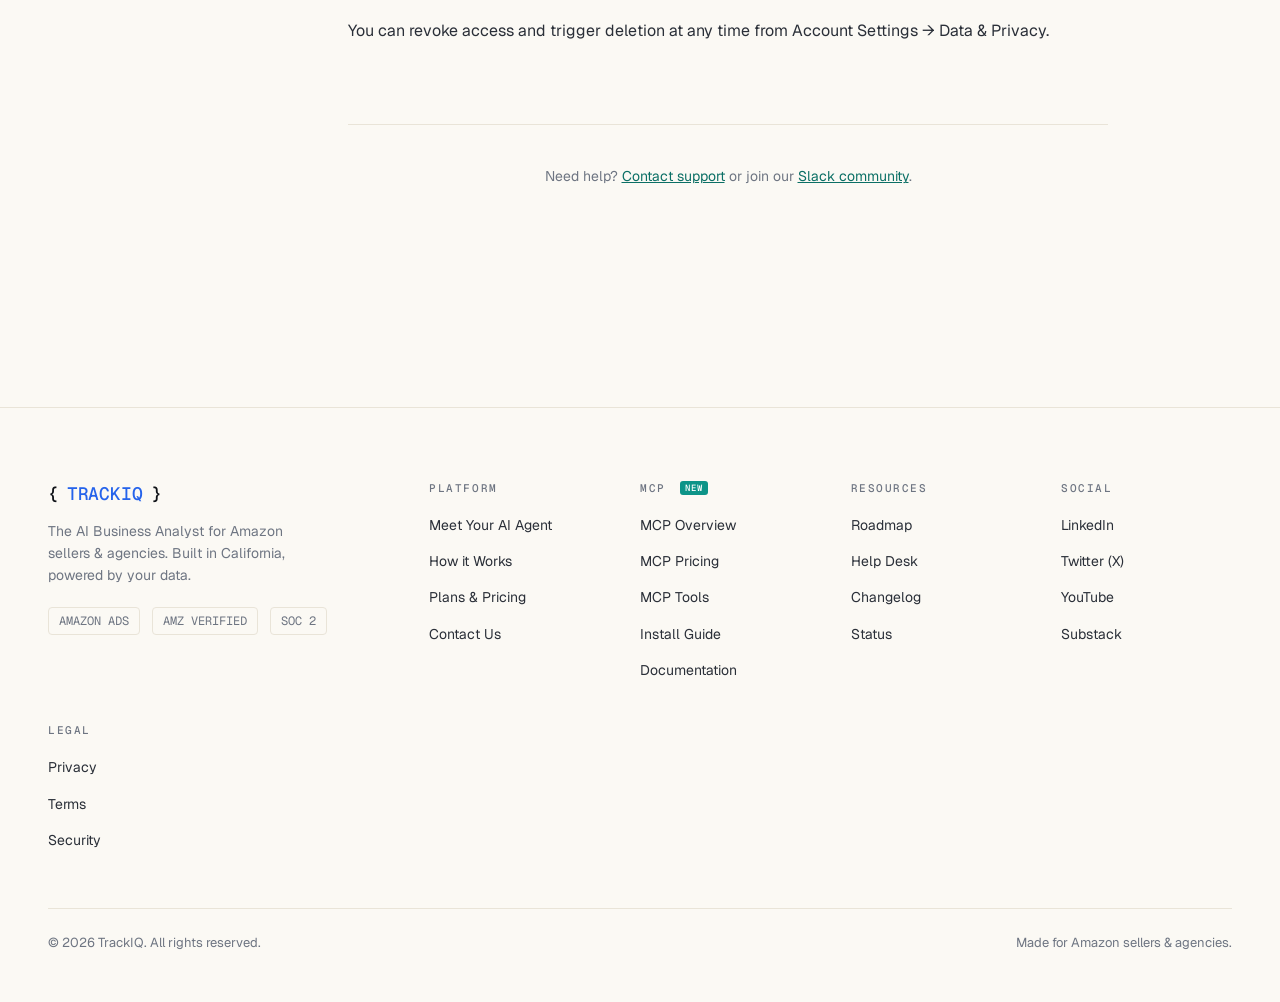
==== commit 21c543e5: "Revert "fix: remove MCP subnav for header parity with main pages" This reverts commit 7b5daa2e500ffd" ====
--- a/mcp-docs.html
+++ b/mcp-docs.html
@@ -188,6 +188,17 @@
   </div>
 </nav>
 
+<div class="subnav">
+  <div class="container subnav-inner">
+    <span class="subnav-mcp-label">TrackIQ MCP</span>
+    <a href="mcp.html">Overview</a>
+    <a href="mcp-pricing.html">Pricing</a>
+    <a href="mcp-tools.html">Tools</a>
+    <a href="mcp-install.html">Install</a>
+    <a href="mcp-docs.html" class="active">Docs</a>
+    <a href="mcp-security.html">Security</a>
+  </div>
+</div>
 
 <div class="container">
   <div class="docs-layout">
